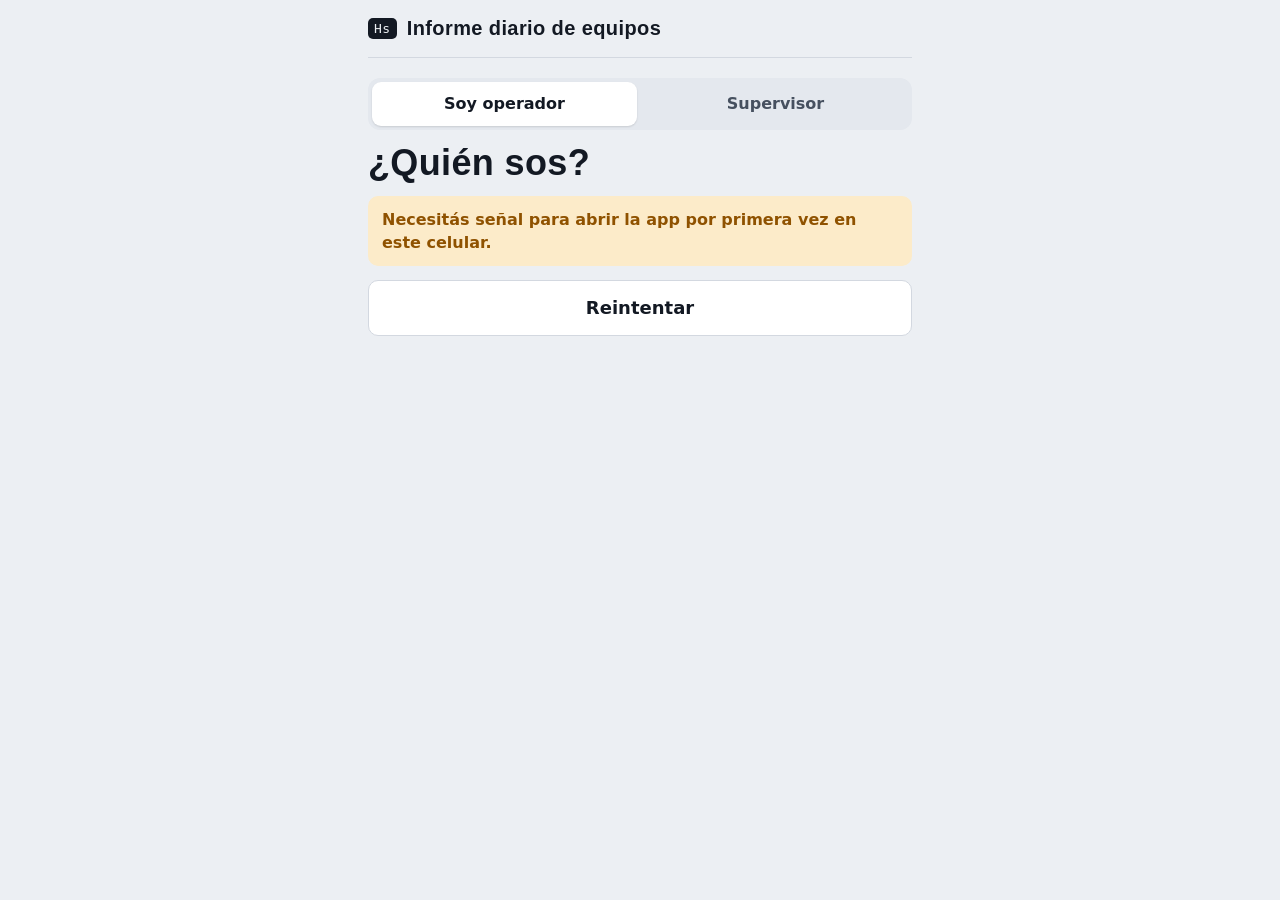
==== index.html @ d2bfb27a "Add files via upload" ====
<!doctype html>
<html lang="es">
<head>
<meta charset="utf-8">
<meta name="viewport" content="width=device-width,initial-scale=1,viewport-fit=cover">
<title>Informe diario de equipos</title>
<meta name="theme-color" content="#1f46c4">
<meta name="mobile-web-app-capable" content="yes">
<meta name="apple-mobile-web-app-capable" content="yes">
<meta name="apple-mobile-web-app-title" content="Informes">
<link rel="manifest" href="manifest.webmanifest">
<link rel="icon" href="icons/icon-192.png">
<link rel="apple-touch-icon" href="icons/apple-touch-icon.png">
<link rel="stylesheet" href="styles.css">
</head>
<body>
<div class="wrap" id="app"></div>
<div id="toast" role="status" hidden></div>
<noscript>Esta aplicación necesita JavaScript.</noscript>
<script src="config.js"></script>
<script src="app.js"></script>
</body>
</html>
---- styles.css ----
/* Layout: operador = una columna angosta con botones grandes (como la hoja en papel, pero tocando);
   supervisor = panel ancho con pestañas. Tinta azul de bolígrafo sobre papel gris frío. */
:root{
  --bg:#eceff3; --surface:#ffffff; --ink:#131923; --ink2:#46505f; --muted:#778092; --line:#d3d8e0; --track:#e4e8ee;
  --accent:#1f46c4; --accent-ink:#ffffff; --accent-soft:#e2e9fb;
  --good:#17724a; --good-bg:#def3e8; --warn:#8f5200; --warn-bg:#fcebc9; --crit:#b3261e; --crit-bg:#fbe0dd;
  --f-display:'Roboto Condensed','Arial Narrow',sans-serif-condensed,'Helvetica Neue',sans-serif; --f-body:system-ui,-apple-system,'Segoe UI',Roboto,'Helvetica Neue',sans-serif; --f-mono:ui-monospace,'Roboto Mono',Menlo,Consolas,monospace;
}
@media (prefers-color-scheme: dark){:root:not([data-theme="light"]){
  --bg:#0e1218; --surface:#171c25; --ink:#eef1f6; --ink2:#aeb6c4; --muted:#7f889a; --line:#2a313d; --track:#242b36;
  --accent:#86a1ff; --accent-ink:#0c1230; --accent-soft:#1c2650;
  --good:#5cc28b; --good-bg:#16352a; --warn:#eeb04a; --warn-bg:#3a2c10; --crit:#ff8077; --crit-bg:#41191a; color-scheme:dark}}
:root[data-theme="dark"]{
  --bg:#0e1218; --surface:#171c25; --ink:#eef1f6; --ink2:#aeb6c4; --muted:#7f889a; --line:#2a313d; --track:#242b36;
  --accent:#86a1ff; --accent-ink:#0c1230; --accent-soft:#1c2650;
  --good:#5cc28b; --good-bg:#16352a; --warn:#eeb04a; --warn-bg:#3a2c10; --crit:#ff8077; --crit-bg:#41191a; color-scheme:dark}
*{box-sizing:border-box}
body{margin:0;background:var(--bg);color:var(--ink);font:16px/1.45 var(--f-body);padding-inline:16px;padding-block:0 56px;min-height:100%}
button,input,select,textarea{font:inherit;color:inherit}
h1,h2,h3{margin:0;font-family:var(--f-display);font-weight:600;letter-spacing:.01em;text-wrap:balance}
.wrap{max-width:34rem;margin:0 auto}.wrap.wide{max-width:70rem}
.top{display:flex;justify-content:space-between;align-items:center;gap:12px;padding-block:14px;border-bottom:1px solid var(--line);margin-bottom:20px}
.brand{display:flex;align-items:center;gap:10px;font-family:var(--f-display);font-weight:600;font-size:1.25rem;letter-spacing:.02em;min-width:0}
.mark{font:500 .8125rem var(--f-mono);background:var(--ink);color:var(--bg);border-radius:5px;padding:3px 6px;letter-spacing:.04em}
.who{display:flex;align-items:center;gap:10px;font-size:.875rem;color:var(--ink2);min-width:0}
.who b{color:var(--ink);font-weight:600;overflow:hidden;text-overflow:ellipsis;white-space:nowrap}
.link{background:none;border:0;color:var(--accent);font-weight:600;cursor:pointer;padding:6px 2px;text-decoration:underline;text-underline-offset:3px}
:focus-visible{outline:3px solid var(--accent);outline-offset:2px}
.btn{display:flex;align-items:center;justify-content:center;gap:8px;width:100%;min-height:56px;padding:12px 18px;border-radius:10px;border:1.5px solid var(--line);background:var(--surface);font-weight:600;font-size:1.125rem;cursor:pointer;text-align:center}
.btn.primary{background:var(--accent);border-color:var(--accent);color:var(--accent-ink)}
.btn.sm{min-height:40px;width:auto;font-size:.875rem;padding:6px 14px}
.btn[disabled]{opacity:.55;cursor:default}
.stack{display:flex;flex-direction:column;gap:14px}
.stack.tight{gap:8px}
.card{background:var(--surface);border:1px solid var(--line);border-radius:12px;padding:16px}
.eyebrow{font-size:.75rem;letter-spacing:.09em;text-transform:uppercase;color:var(--muted);font-weight:600}
.big{font-size:2.25rem;line-height:1.05}
.mono{font-family:var(--f-mono);font-variant-numeric:tabular-nums}
.muted{color:var(--muted)}.small{font-size:.875rem}
.pill{display:inline-flex;align-items:center;gap:5px;padding:2px 9px;border-radius:999px;font-size:.75rem;font-weight:600;white-space:nowrap;background:var(--track);color:var(--ink2)}
.pill.ok{background:var(--good-bg);color:var(--good)}.pill.warn{background:var(--warn-bg);color:var(--warn)}.pill.crit{background:var(--crit-bg);color:var(--crit)}.pill.info{background:var(--accent-soft);color:var(--accent)}
/* login */
.tabs2{display:grid;grid-template-columns:1fr 1fr;gap:6px;background:var(--track);padding:4px;border-radius:12px}
.tabs2 button{border:0;background:none;min-height:44px;border-radius:9px;font-weight:600;cursor:pointer;color:var(--ink2)}
.tabs2 button[aria-pressed="true"]{background:var(--surface);color:var(--ink);box-shadow:0 1px 2px rgba(0,0,0,.12)}
.oplist{display:flex;flex-direction:column;gap:8px}
.opbtn{display:flex;justify-content:space-between;align-items:center;gap:10px;min-height:60px;padding:10px 16px;border:1.5px solid var(--line);background:var(--surface);border-radius:10px;font-size:1.125rem;font-weight:600;cursor:pointer;text-align:left;width:100%}
.dots{display:flex;gap:14px;justify-content:center;margin:6px 0 4px}
.dots i{width:18px;height:18px;border-radius:50%;border:2px solid var(--ink2)}
.dots i.on{background:var(--ink);border-color:var(--ink)}
.pad{display:grid;grid-template-columns:repeat(3,1fr);gap:10px;max-width:20rem;margin:0 auto;width:100%}
.pad button{min-height:64px;border-radius:12px;border:1.5px solid var(--line);background:var(--surface);font:500 1.625rem var(--f-mono);cursor:pointer}
.err{color:var(--crit);font-weight:600;text-align:center;min-height:1.4em}
/* form */
.blk{display:flex;flex-direction:column;gap:12px;padding-block:18px;border-top:1px solid var(--line)}
.blk h3{font-size:1.375rem;display:flex;gap:10px;align-items:baseline}
.blk h3 span{font:500 .9rem var(--f-mono);color:var(--muted)}
label.fld{display:flex;flex-direction:column;gap:6px;font-weight:600;font-size:.9375rem}
input.num,input.txt,select.txt,textarea.txt{width:100%;min-height:56px;padding:10px 14px;border-radius:10px;border:1.5px solid var(--line);background:var(--surface)}
input.num{font:500 1.75rem var(--f-mono);text-align:right;min-height:64px}
input.num[readonly]{background:var(--track);color:var(--ink2)}
textarea.txt{min-height:80px;resize:vertical}
.hbox{display:flex;justify-content:space-between;align-items:baseline;gap:10px;padding:12px 16px;border-radius:10px;background:var(--accent-soft);color:var(--accent)}
.hbox.bad{background:var(--crit-bg);color:var(--crit)}
.hbox .mono{font-size:1.75rem;font-weight:500}
.grid2{display:grid;grid-template-columns:1fr 1fr;gap:8px}
.tg{min-height:60px;padding:8px 12px;border-radius:10px;border:1.5px solid var(--line);background:var(--surface);font-weight:500;font-size:1rem;cursor:pointer;text-align:left;line-height:1.2;display:flex;align-items:center;gap:8px;min-width:0}
.tg::before{content:"";flex:none;width:20px;height:20px;border-radius:5px;border:1.5px solid var(--muted)}
.tg[aria-pressed="true"]{background:var(--accent-soft);border-color:var(--accent);color:var(--ink);font-weight:600}
.tg[aria-pressed="true"]::before{background:var(--accent);border-color:var(--accent);content:"✓";color:var(--accent-ink);font-size:.8rem;display:grid;place-items:center}
.tg.c{justify-content:center;font-size:1.125rem}.tg.c::before{display:none}
.hrow{display:grid;grid-template-columns:1fr 6.5rem;gap:10px;align-items:center}
.hrow input{min-height:48px;font:500 1.25rem var(--f-mono);text-align:right;padding:6px 12px;border-radius:10px;border:1.5px solid var(--line);background:var(--surface);width:100%}
.callout{padding:12px 14px;border-radius:10px;background:var(--crit-bg);color:var(--crit);font-weight:600}
.callout ul{margin:6px 0 0;padding-left:20px}
.callout.warn{background:var(--warn-bg);color:var(--warn)}
.callout.ok{background:var(--good-bg);color:var(--good)}
.done{text-align:center;padding-block:10px}
.check{width:72px;height:72px;border-radius:50%;background:var(--good-bg);color:var(--good);display:grid;place-items:center;font-size:2.4rem;margin:0 auto 10px}
dl.sum{display:grid;grid-template-columns:auto 1fr;gap:6px 14px;text-align:left;margin:16px 0}
dl.sum dt{color:var(--muted)}dl.sum dd{margin:0;font-weight:600;min-width:0}
.list{display:flex;flex-direction:column}
.li{display:flex;justify-content:space-between;gap:10px;padding-block:10px;border-top:1px solid var(--line);align-items:center}
.li:first-child{border-top:0}
/* supervisor */
.nav{display:flex;gap:4px;overflow-x:auto;border-bottom:1px solid var(--line);margin-bottom:18px}
.nav button{background:none;border:0;border-bottom:3px solid transparent;padding:10px 14px;font-weight:600;color:var(--ink2);cursor:pointer;white-space:nowrap;display:flex;gap:8px;align-items:center}
.nav button[aria-current="page"]{color:var(--ink);border-bottom-color:var(--accent)}
.filters{display:flex;flex-wrap:wrap;gap:12px;align-items:end;margin-bottom:18px}
.filters label{display:flex;flex-direction:column;gap:4px;font-size:.75rem;font-weight:600;color:var(--muted);letter-spacing:.06em;text-transform:uppercase}
.filters input,.filters select{min-height:40px;padding:6px 10px;border-radius:8px;border:1.5px solid var(--line);background:var(--surface);font-size:.9375rem;letter-spacing:0;text-transform:none;color:var(--ink)}
.kpis{display:grid;grid-template-columns:repeat(auto-fit,minmax(11rem,1fr));gap:1px;background:var(--line);border:1px solid var(--line);border-radius:12px;overflow:hidden;margin-bottom:22px}
.kpi{background:var(--surface);padding:14px 16px;display:flex;flex-direction:column;gap:4px;min-width:0}
.kpi .v{font:600 2rem/1.05 var(--f-display);letter-spacing:.01em}
.kpi .v small{font:500 .875rem var(--f-body);color:var(--muted);margin-left:4px}
.panels{display:grid;grid-template-columns:repeat(auto-fit,minmax(min(100%,22rem),1fr));gap:16px;margin-bottom:16px}
.panel{background:var(--surface);border:1px solid var(--line);border-radius:12px;padding:16px;min-width:0}
.panel h2{font-size:1.25rem;margin-bottom:2px}
.panel .sub{font-size:.8125rem;color:var(--muted);margin-bottom:12px}
.brow{display:grid;grid-template-columns:minmax(4.5rem,9rem) 1fr 5.5rem;gap:10px;align-items:center;min-height:30px;font-size:.875rem}
.brow .lb{overflow:hidden;text-overflow:ellipsis;white-space:nowrap;font-weight:500}
.brow .vl{text-align:right;font-family:var(--f-mono);font-variant-numeric:tabular-nums}
.track{height:10px;background:var(--track);border-radius:4px;position:relative}
.fill{position:absolute;inset:0 auto 0 0;background:var(--accent);border-radius:0 4px 4px 0}
.tick{position:absolute;top:-5px;bottom:-5px;width:2px;background:var(--ink);border-radius:1px}
.legend{display:flex;gap:16px;font-size:.75rem;color:var(--ink2);margin-bottom:10px;flex-wrap:wrap;align-items:center}
.legend i{display:inline-block;vertical-align:middle;margin-right:6px}
.tblw{overflow-x:auto;border:1px solid var(--line);border-radius:12px;background:var(--surface)}
table{border-collapse:collapse;width:100%;font-size:.875rem}
th{font-size:.6875rem;letter-spacing:.08em;text-transform:uppercase;color:var(--muted);text-align:left;padding:10px 12px;border-bottom:1px solid var(--line);white-space:nowrap}
td{padding:9px 12px;border-bottom:1px solid var(--line);vertical-align:top}
tr:last-child td{border-bottom:0}
td.n,th.n{text-align:right;font-family:var(--f-mono);font-variant-numeric:tabular-nums;white-space:nowrap}
th.n{font-family:var(--f-body)}
.chips{display:flex;flex-wrap:wrap;gap:4px}
.sec{margin-block:26px 10px;display:flex;justify-content:space-between;align-items:end;gap:12px;flex-wrap:wrap}
.sec h2{font-size:1.5rem}
.inp-s{min-height:36px;width:7.5rem;padding:4px 8px;border-radius:8px;border:1.5px solid var(--line);background:var(--surface);font:500 .9375rem var(--f-mono);text-align:right}
select.inp-s{width:auto;text-align:left;font-family:var(--f-body)}
#toast{position:fixed;left:50%;transform:translateX(-50%);bottom:calc(20px + env(safe-area-inset-bottom,0px));background:var(--ink);color:var(--bg);padding:12px 18px;border-radius:10px;font-weight:600;max-width:min(92vw,28rem);z-index:20;box-shadow:0 6px 24px rgba(0,0,0,.28)}
@media (prefers-reduced-motion:no-preference){.tg,.btn,.opbtn{transition:background .12s,border-color .12s}}
@media (max-width:30rem){.brow{grid-template-columns:4.2rem 1fr 4.6rem}.brand span:last-child{font-size:1.1rem}}

/* estado de conexión */
.net{display:flex;gap:6px;align-items:center;flex-wrap:wrap;justify-content:flex-end}
.dot{width:8px;height:8px;border-radius:50%;background:currentColor;display:inline-block}
.loading{opacity:.55;pointer-events:none}
.h1s{font-size:1.5rem}
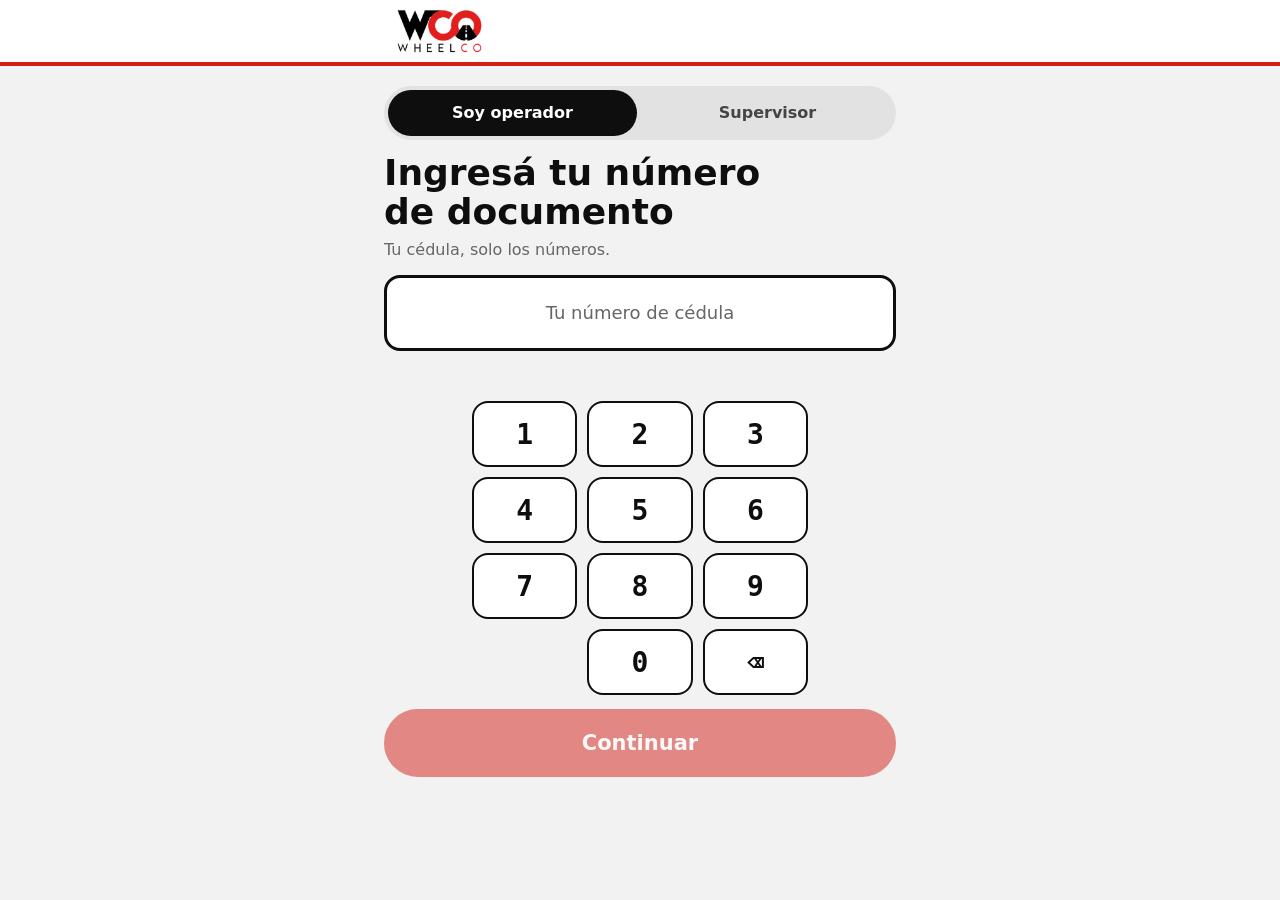
==== commit 09309dd5: "Add files via upload" ====
--- a/index.html
+++ b/index.html
@@ -4,7 +4,7 @@
 <meta charset="utf-8">
 <meta name="viewport" content="width=device-width,initial-scale=1,viewport-fit=cover">
 <title>Informe diario de equipos</title>
-<meta name="theme-color" content="#1f46c4">
+<meta name="theme-color" content="#d31f16">
 <meta name="mobile-web-app-capable" content="yes">
 <meta name="apple-mobile-web-app-capable" content="yes">
 <meta name="apple-mobile-web-app-title" content="Informes">
@@ -14,6 +14,7 @@
 <link rel="stylesheet" href="styles.css">
 </head>
 <body>
+<header id="top"></header>
 <div class="wrap" id="app"></div>
 <div id="toast" role="status" hidden></div>
 <noscript>Esta aplicación necesita JavaScript.</noscript>
--- a/styles.css
+++ b/styles.css
@@ -1,114 +1,125 @@
-
-/* Layout: operador = una columna angosta con botones grandes (como la hoja en papel, pero tocando);
-   supervisor = panel ancho con pestañas. Tinta azul de bolígrafo sobre papel gris frío. */
+/* Diseño: rojo, blanco y negro (colores de WheelCo). Operador = una columna con botones grandes;
+   supervisor = panel ancho con pestañas. Solo fuentes del sistema, así funciona sin señal. */
 :root{
-  --bg:#eceff3; --surface:#ffffff; --ink:#131923; --ink2:#46505f; --muted:#778092; --line:#d3d8e0; --track:#e4e8ee;
-  --accent:#1f46c4; --accent-ink:#ffffff; --accent-soft:#e2e9fb;
-  --good:#17724a; --good-bg:#def3e8; --warn:#8f5200; --warn-bg:#fcebc9; --crit:#b3261e; --crit-bg:#fbe0dd;
-  --f-display:'Roboto Condensed','Arial Narrow',sans-serif-condensed,'Helvetica Neue',sans-serif; --f-body:system-ui,-apple-system,'Segoe UI',Roboto,'Helvetica Neue',sans-serif; --f-mono:ui-monospace,'Roboto Mono',Menlo,Consolas,monospace;
+  --bg:#f2f2f2; --surface:#ffffff; --ink:#0e0e0e; --ink2:#454545; --muted:#666666; --line:#dadada; --line2:#8a8a8a; --track:#e8e8e8;
+  --accent:#d31f16; --accent-ink:#ffffff; --accent-soft:#fbe4e2; --accent-text:#c81d14; --accent-on-dark:#ff6a60;
+  --good:#11663a; --good-bg:#ddf3e6; --warn:#7a4a00; --warn-bg:#fcebc9; --crit:#9c1c14; --crit-bg:#fbe0dd;
+  --f-display:system-ui,-apple-system,'Segoe UI',Roboto,'Helvetica Neue',sans-serif; --f-body:system-ui,-apple-system,'Segoe UI',Roboto,'Helvetica Neue',sans-serif; --f-mono:ui-monospace,'Roboto Mono',Menlo,Consolas,monospace;
+  color-scheme:light;
 }
-@media (prefers-color-scheme: dark){:root:not([data-theme="light"]){
-  --bg:#0e1218; --surface:#171c25; --ink:#eef1f6; --ink2:#aeb6c4; --muted:#7f889a; --line:#2a313d; --track:#242b36;
-  --accent:#86a1ff; --accent-ink:#0c1230; --accent-soft:#1c2650;
-  --good:#5cc28b; --good-bg:#16352a; --warn:#eeb04a; --warn-bg:#3a2c10; --crit:#ff8077; --crit-bg:#41191a; color-scheme:dark}}
-:root[data-theme="dark"]{
-  --bg:#0e1218; --surface:#171c25; --ink:#eef1f6; --ink2:#aeb6c4; --muted:#7f889a; --line:#2a313d; --track:#242b36;
-  --accent:#86a1ff; --accent-ink:#0c1230; --accent-soft:#1c2650;
-  --good:#5cc28b; --good-bg:#16352a; --warn:#eeb04a; --warn-bg:#3a2c10; --crit:#ff8077; --crit-bg:#41191a; color-scheme:dark}
 *{box-sizing:border-box}
-body{margin:0;background:var(--bg);color:var(--ink);font:16px/1.45 var(--f-body);padding-inline:16px;padding-block:0 56px;min-height:100%}
+body{margin:0;background:var(--bg);color:var(--ink);font:16px/1.45 var(--f-body);padding-block:0 56px;min-height:100%}
 button,input,select,textarea{font:inherit;color:inherit}
-h1,h2,h3{margin:0;font-family:var(--f-display);font-weight:600;letter-spacing:.01em;text-wrap:balance}
-.wrap{max-width:34rem;margin:0 auto}.wrap.wide{max-width:70rem}
-.top{display:flex;justify-content:space-between;align-items:center;gap:12px;padding-block:14px;border-bottom:1px solid var(--line);margin-bottom:20px}
-.brand{display:flex;align-items:center;gap:10px;font-family:var(--f-display);font-weight:600;font-size:1.25rem;letter-spacing:.02em;min-width:0}
-.mark{font:500 .8125rem var(--f-mono);background:var(--ink);color:var(--bg);border-radius:5px;padding:3px 6px;letter-spacing:.04em}
+h1,h2,h3{margin:0;font-family:var(--f-display);font-weight:700;text-wrap:balance}
+.wrap{max-width:34rem;margin:0 auto;padding-inline:16px}.wrap.wide{max-width:70rem}
+/* barra superior con logo */
+#top{background:var(--surface);border-bottom:4px solid var(--accent);margin-bottom:20px}
+.topin{max-width:34rem;margin:0 auto;padding:8px 16px;display:flex;justify-content:space-between;align-items:center;gap:12px;min-height:62px}
+#top.wide .topin{max-width:70rem}
+.logo{height:44px;width:auto;display:block;flex:none}
 .who{display:flex;align-items:center;gap:10px;font-size:.875rem;color:var(--ink2);min-width:0}
-.who b{color:var(--ink);font-weight:600;overflow:hidden;text-overflow:ellipsis;white-space:nowrap}
-.link{background:none;border:0;color:var(--accent);font-weight:600;cursor:pointer;padding:6px 2px;text-decoration:underline;text-underline-offset:3px}
-:focus-visible{outline:3px solid var(--accent);outline-offset:2px}
-.btn{display:flex;align-items:center;justify-content:center;gap:8px;width:100%;min-height:56px;padding:12px 18px;border-radius:10px;border:1.5px solid var(--line);background:var(--surface);font-weight:600;font-size:1.125rem;cursor:pointer;text-align:center}
-.btn.primary{background:var(--accent);border-color:var(--accent);color:var(--accent-ink)}
-.btn.sm{min-height:40px;width:auto;font-size:.875rem;padding:6px 14px}
-.btn[disabled]{opacity:.55;cursor:default}
+.who b{color:var(--ink);font-weight:700;overflow:hidden;text-overflow:ellipsis;white-space:nowrap}
+.link{background:none;border:0;color:var(--accent-text);font-weight:700;cursor:pointer;padding:8px 2px;text-decoration:underline;text-underline-offset:3px;min-height:44px}
+:focus-visible{outline:3px solid var(--ink);outline-offset:2px}
+.btn{display:flex;align-items:center;justify-content:center;gap:10px;width:100%;min-height:60px;padding:12px 20px;border-radius:999px;border:2px solid var(--ink);background:var(--surface);font-weight:700;font-size:1.125rem;cursor:pointer;text-align:center}
+.btn.primary{background:var(--accent);border-color:var(--accent);color:var(--accent-ink);min-height:68px;font-size:1.3125rem}
+.btn.sm{min-height:40px;width:auto;font-size:.875rem;padding:6px 16px;border-width:1.5px}
+.btn.primary.sm{min-height:40px;font-size:.875rem}
+.btn[disabled]{opacity:.5;cursor:default}
 .stack{display:flex;flex-direction:column;gap:14px}
 .stack.tight{gap:8px}
-.card{background:var(--surface);border:1px solid var(--line);border-radius:12px;padding:16px}
-.eyebrow{font-size:.75rem;letter-spacing:.09em;text-transform:uppercase;color:var(--muted);font-weight:600}
-.big{font-size:2.25rem;line-height:1.05}
+.card{background:var(--surface);border:1px solid var(--line);border-radius:20px;padding:18px}
+.eyebrow{font-size:.75rem;letter-spacing:.1em;text-transform:uppercase;color:var(--muted);font-weight:700}
+.big{font-size:2.25rem;line-height:1.08}
 .mono{font-family:var(--f-mono);font-variant-numeric:tabular-nums}
 .muted{color:var(--muted)}.small{font-size:.875rem}
-.pill{display:inline-flex;align-items:center;gap:5px;padding:2px 9px;border-radius:999px;font-size:.75rem;font-weight:600;white-space:nowrap;background:var(--track);color:var(--ink2)}
-.pill.ok{background:var(--good-bg);color:var(--good)}.pill.warn{background:var(--warn-bg);color:var(--warn)}.pill.crit{background:var(--crit-bg);color:var(--crit)}.pill.info{background:var(--accent-soft);color:var(--accent)}
-/* login */
-.tabs2{display:grid;grid-template-columns:1fr 1fr;gap:6px;background:var(--track);padding:4px;border-radius:12px}
-.tabs2 button{border:0;background:none;min-height:44px;border-radius:9px;font-weight:600;cursor:pointer;color:var(--ink2)}
-.tabs2 button[aria-pressed="true"]{background:var(--surface);color:var(--ink);box-shadow:0 1px 2px rgba(0,0,0,.12)}
-.oplist{display:flex;flex-direction:column;gap:8px}
-.opbtn{display:flex;justify-content:space-between;align-items:center;gap:10px;min-height:60px;padding:10px 16px;border:1.5px solid var(--line);background:var(--surface);border-radius:10px;font-size:1.125rem;font-weight:600;cursor:pointer;text-align:left;width:100%}
+.pill{display:inline-flex;align-items:center;gap:5px;padding:3px 10px;border-radius:999px;font-size:.75rem;font-weight:700;white-space:nowrap;background:var(--track);color:var(--ink2)}
+.pill.ok{background:var(--good-bg);color:var(--good)}.pill.warn{background:var(--warn-bg);color:var(--warn)}.pill.crit{background:var(--crit-bg);color:var(--crit)}.pill.info{background:var(--ink);color:#fff}
+/* ingreso */
+.tabs2{display:grid;grid-template-columns:1fr 1fr;gap:6px;background:#e2e2e2;padding:4px;border-radius:999px}
+.tabs2 button{border:0;background:none;min-height:46px;border-radius:999px;font-weight:700;cursor:pointer;color:var(--ink2)}
+.tabs2 button[aria-pressed="true"]{background:var(--ink);color:#fff}
+.docbox{min-height:76px;display:flex;align-items:center;justify-content:center;border:3px solid var(--ink);border-radius:16px;background:var(--surface);font:600 2.25rem var(--f-mono);letter-spacing:.04em;padding:8px 12px;text-align:center;overflow:hidden}
+.docbox .muted{font:500 1.125rem var(--f-body);letter-spacing:0}
 .dots{display:flex;gap:14px;justify-content:center;margin:6px 0 4px}
-.dots i{width:18px;height:18px;border-radius:50%;border:2px solid var(--ink2)}
-.dots i.on{background:var(--ink);border-color:var(--ink)}
-.pad{display:grid;grid-template-columns:repeat(3,1fr);gap:10px;max-width:20rem;margin:0 auto;width:100%}
-.pad button{min-height:64px;border-radius:12px;border:1.5px solid var(--line);background:var(--surface);font:500 1.625rem var(--f-mono);cursor:pointer}
-.err{color:var(--crit);font-weight:600;text-align:center;min-height:1.4em}
-/* form */
-.blk{display:flex;flex-direction:column;gap:12px;padding-block:18px;border-top:1px solid var(--line)}
-.blk h3{font-size:1.375rem;display:flex;gap:10px;align-items:baseline}
-.blk h3 span{font:500 .9rem var(--f-mono);color:var(--muted)}
-label.fld{display:flex;flex-direction:column;gap:6px;font-weight:600;font-size:.9375rem}
-input.num,input.txt,select.txt,textarea.txt{width:100%;min-height:56px;padding:10px 14px;border-radius:10px;border:1.5px solid var(--line);background:var(--surface)}
-input.num{font:500 1.75rem var(--f-mono);text-align:right;min-height:64px}
-input.num[readonly]{background:var(--track);color:var(--ink2)}
+.dots i{width:20px;height:20px;border-radius:50%;border:3px solid var(--ink)}
+.dots i.on{background:var(--accent);border-color:var(--accent)}
+.pad{display:grid;grid-template-columns:repeat(3,1fr);gap:10px;max-width:21rem;margin:0 auto;width:100%}
+.pad button{min-height:66px;border-radius:16px;border:2px solid var(--ink);background:var(--surface);font:600 1.75rem var(--f-mono);cursor:pointer}
+.pad button:active{background:var(--ink);color:#fff}
+.pad .ghost{border-color:transparent;background:none;font:700 1rem var(--f-body);color:var(--accent-text)}
+.err{color:var(--crit);font-weight:700;text-align:center;min-height:1.4em}
+/* máquina */
+.mcard{background:var(--ink);color:#fff;border-radius:20px;padding:18px 20px 16px;display:flex;flex-direction:column;gap:10px}
+.mcard .eyebrow{color:var(--accent-on-dark)}
+.mcard .mrow{display:flex;align-items:center;justify-content:space-between;gap:8px}
+.mcard .mcode{font:700 3.25rem/1 var(--f-mono);letter-spacing:.01em}
+.mcard .mtype{background:#fff;color:var(--ink);border-radius:999px;padding:3px 12px;font-size:.875rem;font-weight:700}
+.mcard .horo{display:flex;align-items:center;gap:10px;border-top:1px solid #3a3a3a;padding-top:12px;color:#d0d0d0;font-size:.9375rem}
+.mcard .horo b{margin-left:auto;font:600 1.375rem var(--f-mono);color:#fff}
+.micon{display:block;flex:none}
+.mhead{display:flex;align-items:center;justify-content:space-between;gap:10px}
+.mbtn{display:flex;flex-direction:column;align-items:center;gap:2px;min-height:92px;padding:8px;border-radius:16px;border:2px solid var(--ink);background:var(--surface);cursor:pointer;font:700 1.0625rem var(--f-mono)}
+.mbtn[aria-pressed="true"]{background:var(--accent);border-color:var(--accent);color:#fff}
+/* formulario */
+.blk{display:flex;flex-direction:column;gap:12px;padding:18px;margin-top:14px;background:var(--surface);border:1px solid var(--line);border-radius:20px}
+.blk h3{font-size:1.3125rem;display:flex;gap:10px;align-items:center}
+.blk h3 span{display:inline-grid;place-items:center;width:32px;height:32px;border-radius:50%;background:var(--ink);color:#fff;font:700 1rem var(--f-mono);flex:none}
+label.fld{display:flex;flex-direction:column;gap:6px;font-weight:700;font-size:.9375rem}
+input.num,input.txt,select.txt,textarea.txt{width:100%;min-height:56px;padding:10px 14px;border-radius:12px;border:2px solid var(--line2);background:var(--surface)}
+input.num{font:600 1.75rem var(--f-mono);text-align:right;min-height:68px}
+input.num:focus,input.txt:focus,textarea.txt:focus{border-color:var(--ink);outline:none}
+input.num[readonly]{background:#eaeaea;color:var(--ink2);border-color:var(--line)}
 textarea.txt{min-height:80px;resize:vertical}
-.hbox{display:flex;justify-content:space-between;align-items:baseline;gap:10px;padding:12px 16px;border-radius:10px;background:var(--accent-soft);color:var(--accent)}
-.hbox.bad{background:var(--crit-bg);color:var(--crit)}
-.hbox .mono{font-size:1.75rem;font-weight:500}
-.grid2{display:grid;grid-template-columns:1fr 1fr;gap:8px}
-.tg{min-height:60px;padding:8px 12px;border-radius:10px;border:1.5px solid var(--line);background:var(--surface);font-weight:500;font-size:1rem;cursor:pointer;text-align:left;line-height:1.2;display:flex;align-items:center;gap:8px;min-width:0}
-.tg::before{content:"";flex:none;width:20px;height:20px;border-radius:5px;border:1.5px solid var(--muted)}
-.tg[aria-pressed="true"]{background:var(--accent-soft);border-color:var(--accent);color:var(--ink);font-weight:600}
-.tg[aria-pressed="true"]::before{background:var(--accent);border-color:var(--accent);content:"✓";color:var(--accent-ink);font-size:.8rem;display:grid;place-items:center}
-.tg.c{justify-content:center;font-size:1.125rem}.tg.c::before{display:none}
+.hbox{display:flex;justify-content:space-between;align-items:baseline;gap:10px;padding:12px 16px;border-radius:12px;background:var(--ink);color:#fff}
+.hbox .mono{font-size:1.875rem;font-weight:600;color:var(--accent-on-dark)}
+.hbox.bad{background:var(--crit-bg);color:var(--crit)}.hbox.bad .mono{color:var(--crit)}
+.grid2{display:grid;grid-template-columns:1fr 1fr;gap:10px}
+.tgl{display:flex;flex-wrap:wrap;gap:8px}
+.tg{min-height:48px;padding:8px 16px;border-radius:999px;border:1.5px solid var(--line2);background:var(--surface);font-weight:500;font-size:.9375rem;cursor:pointer;line-height:1.2;display:inline-flex;align-items:center;gap:6px;min-width:0;text-align:left}
+.tg[aria-pressed="true"]{background:var(--accent);border-color:var(--accent);color:#fff;font-weight:700}
+.tg[aria-pressed="true"]::before{content:"✓";font-weight:700}
+.tg.c{justify-content:center;font-size:1.125rem;min-height:58px;font-weight:700;width:100%}
+.tg.c[aria-pressed="true"]::before{content:none}
 .hrow{display:grid;grid-template-columns:1fr 6.5rem;gap:10px;align-items:center}
-.hrow input{min-height:48px;font:500 1.25rem var(--f-mono);text-align:right;padding:6px 12px;border-radius:10px;border:1.5px solid var(--line);background:var(--surface);width:100%}
-.callout{padding:12px 14px;border-radius:10px;background:var(--crit-bg);color:var(--crit);font-weight:600}
+.hrow input{min-height:48px;font:600 1.25rem var(--f-mono);text-align:right;padding:6px 12px;border-radius:10px;border:1.5px solid var(--line2);background:var(--surface);width:100%}
+.callout{padding:12px 14px;border-radius:12px;background:var(--crit-bg);color:var(--crit);font-weight:600}
 .callout ul{margin:6px 0 0;padding-left:20px}
 .callout.warn{background:var(--warn-bg);color:var(--warn)}
 .callout.ok{background:var(--good-bg);color:var(--good)}
 .done{text-align:center;padding-block:10px}
-.check{width:72px;height:72px;border-radius:50%;background:var(--good-bg);color:var(--good);display:grid;place-items:center;font-size:2.4rem;margin:0 auto 10px}
-dl.sum{display:grid;grid-template-columns:auto 1fr;gap:6px 14px;text-align:left;margin:16px 0}
-dl.sum dt{color:var(--muted)}dl.sum dd{margin:0;font-weight:600;min-width:0}
+.check{width:104px;height:104px;border-radius:50%;background:var(--ink);color:#fff;display:grid;place-items:center;font-size:3rem;margin:0 auto 10px}
+dl.sum{display:grid;grid-template-columns:auto 1fr;gap:10px 14px;text-align:left;margin:16px 0;background:var(--surface);border:1px solid var(--line);border-radius:20px;padding:16px 18px}
+dl.sum dt{color:var(--muted)}dl.sum dd{margin:0;font-weight:700;min-width:0}
 .list{display:flex;flex-direction:column}
 .li{display:flex;justify-content:space-between;gap:10px;padding-block:10px;border-top:1px solid var(--line);align-items:center}
 .li:first-child{border-top:0}
 /* supervisor */
 .nav{display:flex;gap:4px;overflow-x:auto;border-bottom:1px solid var(--line);margin-bottom:18px}
-.nav button{background:none;border:0;border-bottom:3px solid transparent;padding:10px 14px;font-weight:600;color:var(--ink2);cursor:pointer;white-space:nowrap;display:flex;gap:8px;align-items:center}
+.nav button{background:none;border:0;border-bottom:4px solid transparent;padding:10px 14px;font-weight:700;color:var(--ink2);cursor:pointer;white-space:nowrap;display:flex;gap:8px;align-items:center}
 .nav button[aria-current="page"]{color:var(--ink);border-bottom-color:var(--accent)}
 .filters{display:flex;flex-wrap:wrap;gap:12px;align-items:end;margin-bottom:18px}
-.filters label{display:flex;flex-direction:column;gap:4px;font-size:.75rem;font-weight:600;color:var(--muted);letter-spacing:.06em;text-transform:uppercase}
-.filters input,.filters select{min-height:40px;padding:6px 10px;border-radius:8px;border:1.5px solid var(--line);background:var(--surface);font-size:.9375rem;letter-spacing:0;text-transform:none;color:var(--ink)}
-.kpis{display:grid;grid-template-columns:repeat(auto-fit,minmax(11rem,1fr));gap:1px;background:var(--line);border:1px solid var(--line);border-radius:12px;overflow:hidden;margin-bottom:22px}
+.filters label{display:flex;flex-direction:column;gap:4px;font-size:.75rem;font-weight:700;color:var(--muted);letter-spacing:.06em;text-transform:uppercase}
+.filters input,.filters select{min-height:40px;padding:6px 10px;border-radius:8px;border:1.5px solid var(--line2);background:var(--surface);font-size:.9375rem;letter-spacing:0;text-transform:none;color:var(--ink)}
+.kpis{display:grid;grid-template-columns:repeat(auto-fit,minmax(11rem,1fr));gap:1px;background:var(--line);border:1px solid var(--line);border-radius:16px;overflow:hidden;margin-bottom:22px}
 .kpi{background:var(--surface);padding:14px 16px;display:flex;flex-direction:column;gap:4px;min-width:0}
-.kpi .v{font:600 2rem/1.05 var(--f-display);letter-spacing:.01em}
+.kpi .v{font:700 2rem/1.05 var(--f-display)}
 .kpi .v small{font:500 .875rem var(--f-body);color:var(--muted);margin-left:4px}
 .panels{display:grid;grid-template-columns:repeat(auto-fit,minmax(min(100%,22rem),1fr));gap:16px;margin-bottom:16px}
-.panel{background:var(--surface);border:1px solid var(--line);border-radius:12px;padding:16px;min-width:0}
+.panel{background:var(--surface);border:1px solid var(--line);border-radius:16px;padding:16px;min-width:0}
 .panel h2{font-size:1.25rem;margin-bottom:2px}
 .panel .sub{font-size:.8125rem;color:var(--muted);margin-bottom:12px}
 .brow{display:grid;grid-template-columns:minmax(4.5rem,9rem) 1fr 5.5rem;gap:10px;align-items:center;min-height:30px;font-size:.875rem}
-.brow .lb{overflow:hidden;text-overflow:ellipsis;white-space:nowrap;font-weight:500}
+.brow .lb{overflow:hidden;text-overflow:ellipsis;white-space:nowrap;font-weight:600}
 .brow .vl{text-align:right;font-family:var(--f-mono);font-variant-numeric:tabular-nums}
 .track{height:10px;background:var(--track);border-radius:4px;position:relative}
 .fill{position:absolute;inset:0 auto 0 0;background:var(--accent);border-radius:0 4px 4px 0}
 .tick{position:absolute;top:-5px;bottom:-5px;width:2px;background:var(--ink);border-radius:1px}
 .legend{display:flex;gap:16px;font-size:.75rem;color:var(--ink2);margin-bottom:10px;flex-wrap:wrap;align-items:center}
 .legend i{display:inline-block;vertical-align:middle;margin-right:6px}
-.tblw{overflow-x:auto;border:1px solid var(--line);border-radius:12px;background:var(--surface)}
+.tblw{overflow-x:auto;border:1px solid var(--line);border-radius:16px;background:var(--surface)}
 table{border-collapse:collapse;width:100%;font-size:.875rem}
-th{font-size:.6875rem;letter-spacing:.08em;text-transform:uppercase;color:var(--muted);text-align:left;padding:10px 12px;border-bottom:1px solid var(--line);white-space:nowrap}
+th{font-size:.6875rem;letter-spacing:.08em;text-transform:uppercase;color:var(--muted);text-align:left;padding:10px 12px;border-bottom:2px solid var(--ink);white-space:nowrap}
 td{padding:9px 12px;border-bottom:1px solid var(--line);vertical-align:top}
 tr:last-child td{border-bottom:0}
 td.n,th.n{text-align:right;font-family:var(--f-mono);font-variant-numeric:tabular-nums;white-space:nowrap}
@@ -116,11 +127,11 @@
 .chips{display:flex;flex-wrap:wrap;gap:4px}
 .sec{margin-block:26px 10px;display:flex;justify-content:space-between;align-items:end;gap:12px;flex-wrap:wrap}
 .sec h2{font-size:1.5rem}
-.inp-s{min-height:36px;width:7.5rem;padding:4px 8px;border-radius:8px;border:1.5px solid var(--line);background:var(--surface);font:500 .9375rem var(--f-mono);text-align:right}
+.inp-s{min-height:36px;width:7.5rem;padding:4px 8px;border-radius:8px;border:1.5px solid var(--line2);background:var(--surface);font:600 .9375rem var(--f-mono);text-align:right}
 select.inp-s{width:auto;text-align:left;font-family:var(--f-body)}
-#toast{position:fixed;left:50%;transform:translateX(-50%);bottom:calc(20px + env(safe-area-inset-bottom,0px));background:var(--ink);color:var(--bg);padding:12px 18px;border-radius:10px;font-weight:600;max-width:min(92vw,28rem);z-index:20;box-shadow:0 6px 24px rgba(0,0,0,.28)}
-@media (prefers-reduced-motion:no-preference){.tg,.btn,.opbtn{transition:background .12s,border-color .12s}}
-@media (max-width:30rem){.brow{grid-template-columns:4.2rem 1fr 4.6rem}.brand span:last-child{font-size:1.1rem}}
+#toast{position:fixed;left:50%;transform:translateX(-50%);bottom:calc(20px + env(safe-area-inset-bottom,0px));background:var(--ink);color:#fff;padding:12px 18px;border-radius:12px;font-weight:600;max-width:min(92vw,28rem);z-index:20;box-shadow:0 6px 24px rgba(0,0,0,.28)}
+@media (prefers-reduced-motion:no-preference){.tg,.btn,.mbtn{transition:background .12s,border-color .12s}}
+@media (max-width:30rem){.brow{grid-template-columns:4.2rem 1fr 4.6rem}.logo{height:38px}.mcard .mcode{font-size:2.875rem}}
 
 /* estado de conexión */
 .net{display:flex;gap:6px;align-items:center;flex-wrap:wrap;justify-content:flex-end}
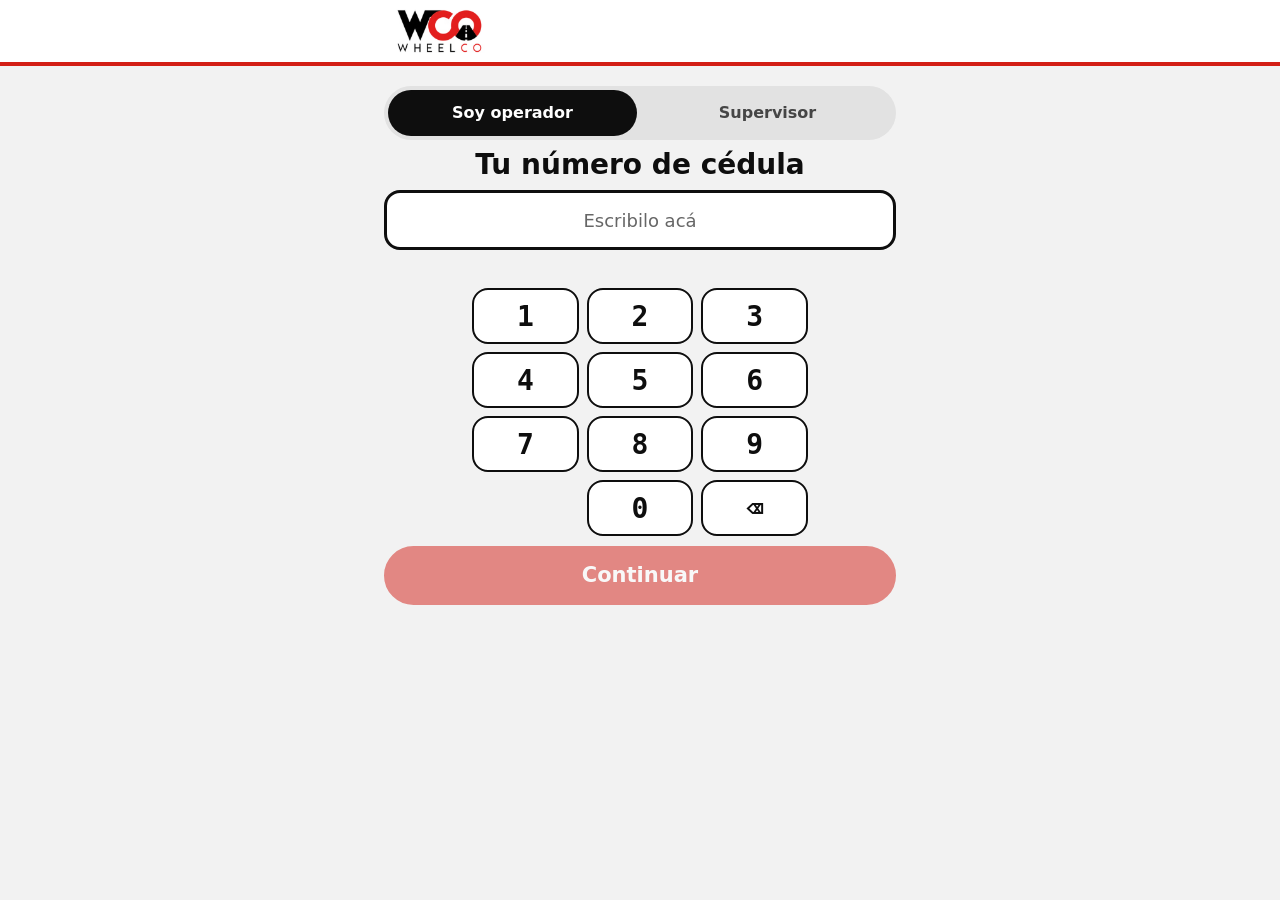
==== commit cffdb97d: "Add files via upload" ====
--- a/index.html
+++ b/index.html
@@ -4,7 +4,9 @@
 <meta charset="utf-8">
 <meta name="viewport" content="width=device-width,initial-scale=1,viewport-fit=cover">
 <title>Informe diario de equipos</title>
-<meta name="theme-color" content="#d31f16">
+<meta name="color-scheme" content="light dark">
+<meta name="theme-color" content="#d31f16" media="(prefers-color-scheme: light)">
+<meta name="theme-color" content="#1b1b1b" media="(prefers-color-scheme: dark)">
 <meta name="mobile-web-app-capable" content="yes">
 <meta name="apple-mobile-web-app-capable" content="yes">
 <meta name="apple-mobile-web-app-title" content="Informes">
--- a/styles.css
+++ b/styles.css
@@ -5,7 +5,19 @@
   --accent:#d31f16; --accent-ink:#ffffff; --accent-soft:#fbe4e2; --accent-text:#c81d14; --accent-on-dark:#ff6a60;
   --good:#11663a; --good-bg:#ddf3e6; --warn:#7a4a00; --warn-bg:#fcebc9; --crit:#9c1c14; --crit-bg:#fbe0dd;
   --f-display:system-ui,-apple-system,'Segoe UI',Roboto,'Helvetica Neue',sans-serif; --f-body:system-ui,-apple-system,'Segoe UI',Roboto,'Helvetica Neue',sans-serif; --f-mono:ui-monospace,'Roboto Mono',Menlo,Consolas,monospace;
-  color-scheme:light;
+  color-scheme:light dark;
+  --seg:#e2e2e2; --inkbg:#0e0e0e; --edge:#0e0e0e;
+}
+
+/* tema oscuro: se activa solo cuando el celular está en modo oscuro */
+@media (prefers-color-scheme:dark){:root{
+  --bg:#121212; --surface:#1e1e1e; --ink:#f2f2f2; --ink2:#c4c4c4; --muted:#a8a8a8; --line:#333333; --line2:#6a6a6a; --track:#2b2b2b;
+  --seg:#232323; --sel:#4a4a4a; --inkbg:#2c2c2c; --edge:#6a6a6a;
+  --accent:#e0261b; --accent-soft:#3a1613; --accent-text:#ff6a60;
+  --good:#7fd9a3; --good-bg:#123424; --warn:#f0c36b; --warn-bg:#3b2d10; --crit:#ff8a80; --crit-bg:#3d1a17;
+}
+#toast{border:1px solid #444}
+.mcard{border:1px solid #3a3a3a}
 }
 *{box-sizing:border-box}
 body{margin:0;background:var(--bg);color:var(--ink);font:16px/1.45 var(--f-body);padding-block:0 56px;min-height:100%}
@@ -20,8 +32,8 @@
 .who{display:flex;align-items:center;gap:10px;font-size:.875rem;color:var(--ink2);min-width:0}
 .who b{color:var(--ink);font-weight:700;overflow:hidden;text-overflow:ellipsis;white-space:nowrap}
 .link{background:none;border:0;color:var(--accent-text);font-weight:700;cursor:pointer;padding:8px 2px;text-decoration:underline;text-underline-offset:3px;min-height:44px}
-:focus-visible{outline:3px solid var(--ink);outline-offset:2px}
-.btn{display:flex;align-items:center;justify-content:center;gap:10px;width:100%;min-height:60px;padding:12px 20px;border-radius:999px;border:2px solid var(--ink);background:var(--surface);font-weight:700;font-size:1.125rem;cursor:pointer;text-align:center}
+:focus-visible{outline:3px solid var(--edge);outline-offset:2px}
+.btn{display:flex;align-items:center;justify-content:center;gap:10px;width:100%;min-height:60px;padding:12px 20px;border-radius:999px;border:2px solid var(--edge);background:var(--surface);font-weight:700;font-size:1.125rem;cursor:pointer;text-align:center}
 .btn.primary{background:var(--accent);border-color:var(--accent);color:var(--accent-ink);min-height:68px;font-size:1.3125rem}
 .btn.sm{min-height:40px;width:auto;font-size:.875rem;padding:6px 16px;border-width:1.5px}
 .btn.primary.sm{min-height:40px;font-size:.875rem}
@@ -34,44 +46,44 @@
 .mono{font-family:var(--f-mono);font-variant-numeric:tabular-nums}
 .muted{color:var(--muted)}.small{font-size:.875rem}
 .pill{display:inline-flex;align-items:center;gap:5px;padding:3px 10px;border-radius:999px;font-size:.75rem;font-weight:700;white-space:nowrap;background:var(--track);color:var(--ink2)}
-.pill.ok{background:var(--good-bg);color:var(--good)}.pill.warn{background:var(--warn-bg);color:var(--warn)}.pill.crit{background:var(--crit-bg);color:var(--crit)}.pill.info{background:var(--ink);color:#fff}
+.pill.ok{background:var(--good-bg);color:var(--good)}.pill.warn{background:var(--warn-bg);color:var(--warn)}.pill.crit{background:var(--crit-bg);color:var(--crit)}.pill.info{background:var(--inkbg);color:#fff}
 /* ingreso */
-.tabs2{display:grid;grid-template-columns:1fr 1fr;gap:6px;background:#e2e2e2;padding:4px;border-radius:999px}
+.tabs2{display:grid;grid-template-columns:1fr 1fr;gap:6px;background:var(--seg);padding:4px;border-radius:999px}
 .tabs2 button{border:0;background:none;min-height:46px;border-radius:999px;font-weight:700;cursor:pointer;color:var(--ink2)}
-.tabs2 button[aria-pressed="true"]{background:var(--ink);color:#fff}
-.docbox{min-height:76px;display:flex;align-items:center;justify-content:center;border:3px solid var(--ink);border-radius:16px;background:var(--surface);font:600 2.25rem var(--f-mono);letter-spacing:.04em;padding:8px 12px;text-align:center;overflow:hidden}
+.tabs2 button[aria-pressed="true"]{background:var(--sel,var(--inkbg));color:#fff}
+.docbox{min-height:76px;display:flex;align-items:center;justify-content:center;border:3px solid var(--edge);border-radius:16px;background:var(--surface);font:600 2.25rem var(--f-mono);letter-spacing:.04em;padding:8px 12px;text-align:center;overflow:hidden}
 .docbox .muted{font:500 1.125rem var(--f-body);letter-spacing:0}
 .dots{display:flex;gap:14px;justify-content:center;margin:6px 0 4px}
-.dots i{width:20px;height:20px;border-radius:50%;border:3px solid var(--ink)}
+.dots i{width:20px;height:20px;border-radius:50%;border:3px solid var(--edge)}
 .dots i.on{background:var(--accent);border-color:var(--accent)}
 .pad{display:grid;grid-template-columns:repeat(3,1fr);gap:10px;max-width:21rem;margin:0 auto;width:100%}
-.pad button{min-height:66px;border-radius:16px;border:2px solid var(--ink);background:var(--surface);font:600 1.75rem var(--f-mono);cursor:pointer}
-.pad button:active{background:var(--ink);color:#fff}
+.pad button{min-height:66px;border-radius:16px;border:2px solid var(--edge);background:var(--surface);font:600 1.75rem var(--f-mono);cursor:pointer}
+.pad button:active{background:var(--inkbg);color:#fff}
 .pad .ghost{border-color:transparent;background:none;font:700 1rem var(--f-body);color:var(--accent-text)}
 .err{color:var(--crit);font-weight:700;text-align:center;min-height:1.4em}
 /* máquina */
-.mcard{background:var(--ink);color:#fff;border-radius:20px;padding:18px 20px 16px;display:flex;flex-direction:column;gap:10px}
+.mcard{background:var(--inkbg);color:#fff;border-radius:20px;padding:18px 20px 16px;display:flex;flex-direction:column;gap:10px}
 .mcard .eyebrow{color:var(--accent-on-dark)}
 .mcard .mrow{display:flex;align-items:center;justify-content:space-between;gap:8px}
 .mcard .mcode{font:700 3.25rem/1 var(--f-mono);letter-spacing:.01em}
-.mcard .mtype{background:#fff;color:var(--ink);border-radius:999px;padding:3px 12px;font-size:.875rem;font-weight:700}
+.mcard .mtype{background:#fff;color:#0e0e0e;border-radius:999px;padding:3px 12px;font-size:.875rem;font-weight:700}
 .mcard .horo{display:flex;align-items:center;gap:10px;border-top:1px solid #3a3a3a;padding-top:12px;color:#d0d0d0;font-size:.9375rem}
 .mcard .horo b{margin-left:auto;font:600 1.375rem var(--f-mono);color:#fff}
 .micon{display:block;flex:none}
 .mhead{display:flex;align-items:center;justify-content:space-between;gap:10px}
-.mbtn{display:flex;flex-direction:column;align-items:center;gap:2px;min-height:92px;padding:8px;border-radius:16px;border:2px solid var(--ink);background:var(--surface);cursor:pointer;font:700 1.0625rem var(--f-mono)}
+.mbtn{display:flex;flex-direction:column;align-items:center;gap:2px;min-height:92px;padding:8px;border-radius:16px;border:2px solid var(--edge);background:var(--surface);cursor:pointer;font:700 1.0625rem var(--f-mono)}
 .mbtn[aria-pressed="true"]{background:var(--accent);border-color:var(--accent);color:#fff}
 /* formulario */
 .blk{display:flex;flex-direction:column;gap:12px;padding:18px;margin-top:14px;background:var(--surface);border:1px solid var(--line);border-radius:20px}
 .blk h3{font-size:1.3125rem;display:flex;gap:10px;align-items:center}
-.blk h3 span{display:inline-grid;place-items:center;width:32px;height:32px;border-radius:50%;background:var(--ink);color:#fff;font:700 1rem var(--f-mono);flex:none}
+.blk h3 span{display:inline-grid;place-items:center;width:32px;height:32px;border-radius:50%;background:var(--inkbg);color:#fff;font:700 1rem var(--f-mono);flex:none}
 label.fld{display:flex;flex-direction:column;gap:6px;font-weight:700;font-size:.9375rem}
 input.num,input.txt,select.txt,textarea.txt{width:100%;min-height:56px;padding:10px 14px;border-radius:12px;border:2px solid var(--line2);background:var(--surface)}
 input.num{font:600 1.75rem var(--f-mono);text-align:right;min-height:68px}
 input.num:focus,input.txt:focus,textarea.txt:focus{border-color:var(--ink);outline:none}
-input.num[readonly]{background:#eaeaea;color:var(--ink2);border-color:var(--line)}
+input.num[readonly]{background:var(--track);color:var(--ink2);border-color:var(--line)}
 textarea.txt{min-height:80px;resize:vertical}
-.hbox{display:flex;justify-content:space-between;align-items:baseline;gap:10px;padding:12px 16px;border-radius:12px;background:var(--ink);color:#fff}
+.hbox{display:flex;justify-content:space-between;align-items:baseline;gap:10px;padding:12px 16px;border-radius:12px;background:var(--inkbg);color:#fff}
 .hbox .mono{font-size:1.875rem;font-weight:600;color:var(--accent-on-dark)}
 .hbox.bad{background:var(--crit-bg);color:var(--crit)}.hbox.bad .mono{color:var(--crit)}
 .grid2{display:grid;grid-template-columns:1fr 1fr;gap:10px}
@@ -88,7 +100,7 @@
 .callout.warn{background:var(--warn-bg);color:var(--warn)}
 .callout.ok{background:var(--good-bg);color:var(--good)}
 .done{text-align:center;padding-block:10px}
-.check{width:104px;height:104px;border-radius:50%;background:var(--ink);color:#fff;display:grid;place-items:center;font-size:3rem;margin:0 auto 10px}
+.check{width:104px;height:104px;border-radius:50%;background:var(--inkbg);color:#fff;display:grid;place-items:center;font-size:3rem;margin:0 auto 10px}
 dl.sum{display:grid;grid-template-columns:auto 1fr;gap:10px 14px;text-align:left;margin:16px 0;background:var(--surface);border:1px solid var(--line);border-radius:20px;padding:16px 18px}
 dl.sum dt{color:var(--muted)}dl.sum dd{margin:0;font-weight:700;min-width:0}
 .list{display:flex;flex-direction:column}
@@ -119,7 +131,7 @@
 .legend i{display:inline-block;vertical-align:middle;margin-right:6px}
 .tblw{overflow-x:auto;border:1px solid var(--line);border-radius:16px;background:var(--surface)}
 table{border-collapse:collapse;width:100%;font-size:.875rem}
-th{font-size:.6875rem;letter-spacing:.08em;text-transform:uppercase;color:var(--muted);text-align:left;padding:10px 12px;border-bottom:2px solid var(--ink);white-space:nowrap}
+th{font-size:.6875rem;letter-spacing:.08em;text-transform:uppercase;color:var(--muted);text-align:left;padding:10px 12px;border-bottom:2px solid var(--edge);white-space:nowrap}
 td{padding:9px 12px;border-bottom:1px solid var(--line);vertical-align:top}
 tr:last-child td{border-bottom:0}
 td.n,th.n{text-align:right;font-family:var(--f-mono);font-variant-numeric:tabular-nums;white-space:nowrap}
@@ -129,7 +141,7 @@
 .sec h2{font-size:1.5rem}
 .inp-s{min-height:36px;width:7.5rem;padding:4px 8px;border-radius:8px;border:1.5px solid var(--line2);background:var(--surface);font:600 .9375rem var(--f-mono);text-align:right}
 select.inp-s{width:auto;text-align:left;font-family:var(--f-body)}
-#toast{position:fixed;left:50%;transform:translateX(-50%);bottom:calc(20px + env(safe-area-inset-bottom,0px));background:var(--ink);color:#fff;padding:12px 18px;border-radius:12px;font-weight:600;max-width:min(92vw,28rem);z-index:20;box-shadow:0 6px 24px rgba(0,0,0,.28)}
+#toast{position:fixed;left:50%;transform:translateX(-50%);bottom:calc(20px + env(safe-area-inset-bottom,0px));background:var(--inkbg);color:#fff;padding:12px 18px;border-radius:12px;font-weight:600;max-width:min(92vw,28rem);z-index:20;box-shadow:0 6px 24px rgba(0,0,0,.28)}
 @media (prefers-reduced-motion:no-preference){.tg,.btn,.mbtn{transition:background .12s,border-color .12s}}
 @media (max-width:30rem){.brow{grid-template-columns:4.2rem 1fr 4.6rem}.logo{height:38px}.mcard .mcode{font-size:2.875rem}}
 
@@ -138,3 +150,14 @@
 .dot{width:8px;height:8px;border-radius:50%;background:currentColor;display:inline-block}
 .loading{opacity:.55;pointer-events:none}
 .h1s{font-size:1.5rem}
+
+/* pantalla de ingreso: todo entra sin deslizar */
+.login{gap:10px}
+.login .big{font-size:1.75rem}
+.login .docbox{min-height:60px;font-size:2rem}
+.login .pad{gap:8px}
+.login .pad button{min-height:56px}
+.login .btn{min-height:56px}
+.login .err{min-height:1.2em;font-size:.9375rem}
+.login .dots{margin:2px 0}
+@media (max-height:700px){.login .pad button{min-height:48px}.login .tabs2 button{min-height:40px}.login .docbox{min-height:52px}}
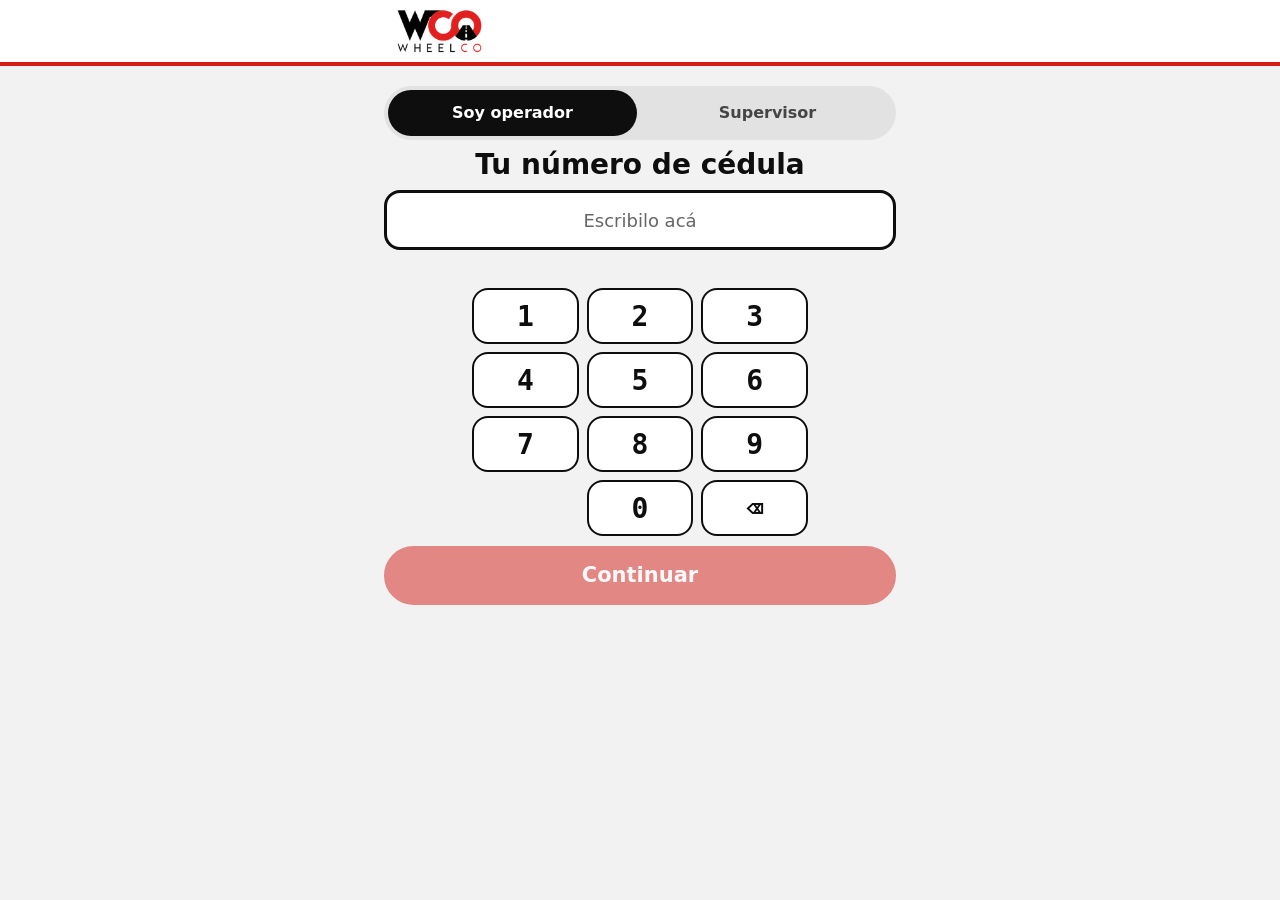
==== commit f3a40f6e: "Add files via upload" ====
--- a/index.html
+++ b/index.html
@@ -16,11 +16,13 @@
 <link rel="stylesheet" href="styles.css">
 </head>
 <body>
+<div id="splash" role="status" aria-label="Cargando"><picture><source media="(prefers-color-scheme: dark)" srcset="icons/logo-dark.png"><img src="icons/logo.png" alt="WheelCo"></picture><div class="sbar"><i></i></div><p>Cargando…</p></div>
 <header id="top"></header>
 <div class="wrap" id="app"></div>
 <div id="toast" role="status" hidden></div>
 <noscript>Esta aplicación necesita JavaScript.</noscript>
 <script src="config.js"></script>
 <script src="app.js"></script>
+<script>setTimeout(function(){var s=document.getElementById("splash");if(s)s.classList.add("off")},12000)</script>
 </body>
 </html>
--- a/styles.css
+++ b/styles.css
@@ -161,3 +161,14 @@
 .login .err{min-height:1.2em;font-size:.9375rem}
 .login .dots{margin:2px 0}
 @media (max-height:700px){.login .pad button{min-height:48px}.login .tabs2 button{min-height:40px}.login .docbox{min-height:52px}}
+
+/* pantalla de carga al abrir */
+#splash{position:fixed;inset:0;z-index:100;background:var(--bg);display:flex;flex-direction:column;align-items:center;justify-content:center;transition:opacity .4s}
+#splash.off{opacity:0;pointer-events:none}
+#splash img{width:min(66vw,260px);height:auto;display:block;animation:s-in .9s ease-out both}
+#splash .sbar{width:220px;height:8px;border-radius:99px;background:var(--track);overflow:hidden;margin-top:38px}
+#splash .sbar i{display:block;height:100%;background:var(--accent);border-radius:99px;animation:s-bar 2.4s ease-out infinite alternate}
+#splash p{margin:16px 0 0;font-size:1.125rem;font-weight:600;color:var(--muted)}
+@keyframes s-in{from{opacity:0;transform:scale(.86)}to{opacity:1;transform:scale(1)}}
+@keyframes s-bar{from{width:6%}60%{width:72%}to{width:94%}}
+@media (prefers-reduced-motion:reduce){#splash img,#splash .sbar i{animation:none}#splash .sbar i{width:60%}}
